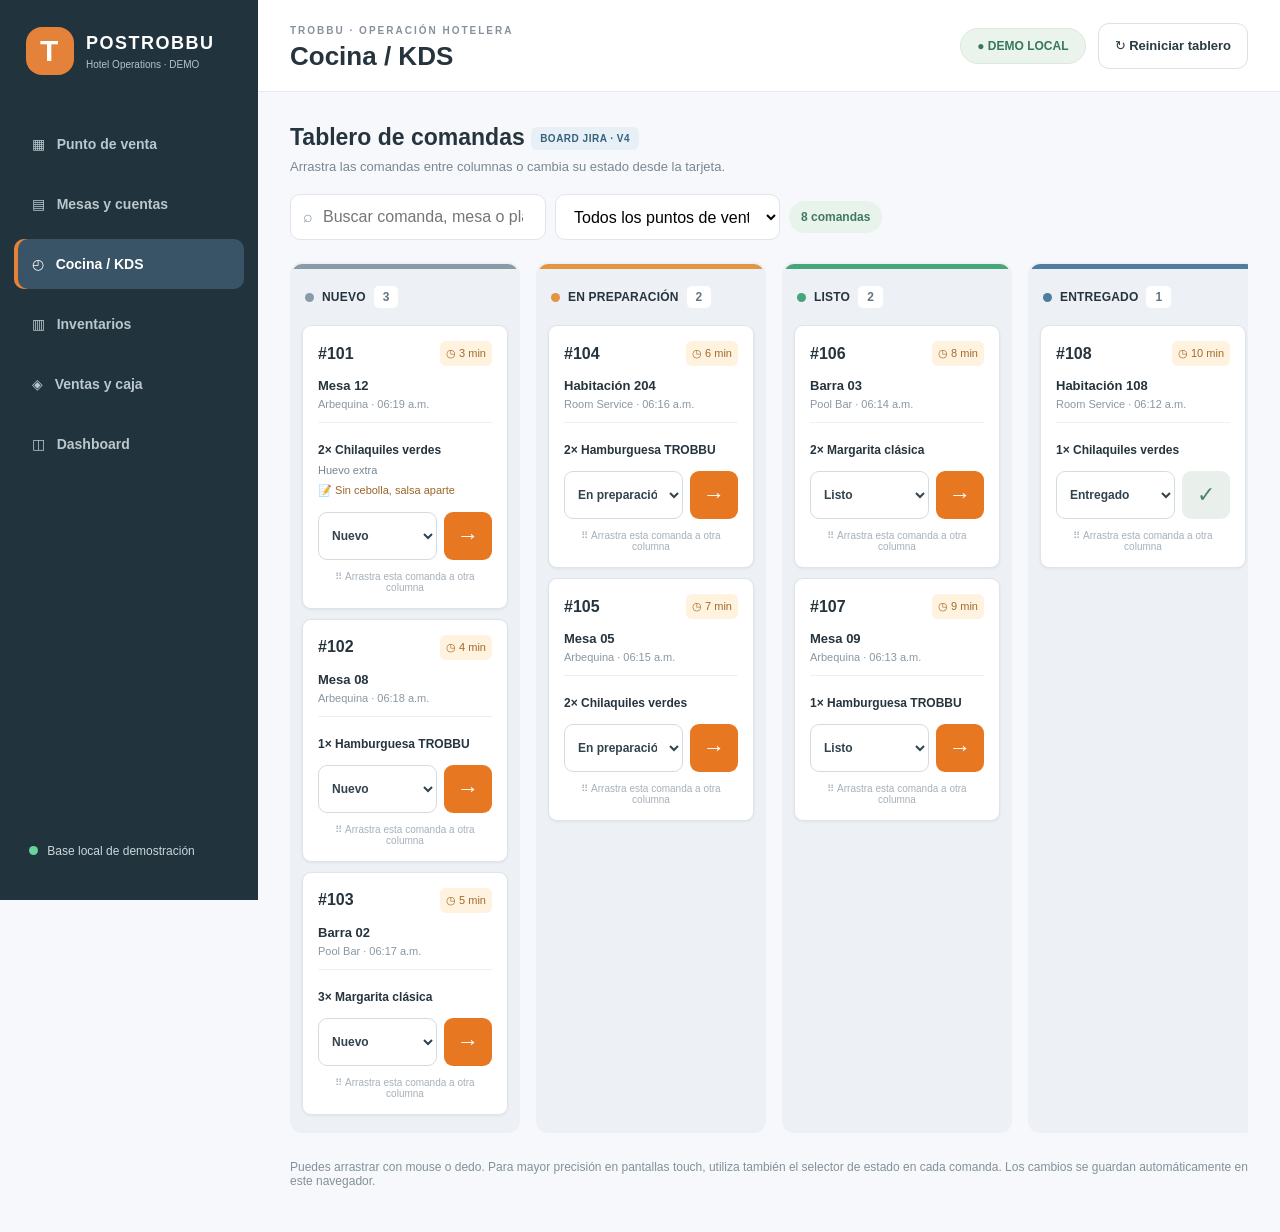
==== kds.html @ f0cab6b9 "Add files via upload" ====
<!doctype html><html lang="es"><head><meta charset="utf-8"><meta name="viewport" content="width=device-width,initial-scale=1"><meta name="theme-color" content="#21343e"><title>POSTROBBU · Tablero Cocina KDS</title><link rel="stylesheet" href="./kds.css?v=board-final-20261015"></head><body>
<aside class="sidebar"><a class="brand" href="./index.html"><span class="brandmark">T</span><span><b>POSTROBBU</b><small>Hotel Operations · DEMO</small></span></a><nav><a href="./index.html">▦ &nbsp; Punto de venta</a><a href="./index.html?view=tables">▤ &nbsp; Mesas y cuentas</a><a href="./kds.html" class="active">◴ &nbsp; Cocina / KDS</a><a href="./index.html?view=inventory">▥ &nbsp; Inventarios</a><a href="./index.html?view=sales">◈ &nbsp; Ventas y caja</a><a href="./index.html?view=dashboard">◫ &nbsp; Dashboard</a></nav><div class="sidebar-footer"><span class="live-dot"></span> Base local de demostración</div></aside>
<div class="workspace"><header class="topbar"><div><span class="eyebrow">TROBBU · OPERACIÓN HOTELERA</span><h1>Cocina / KDS</h1></div><div class="topright"><span class="demo-label">● DEMO LOCAL</span><button id="reset" class="secondary">↻ Reiniciar tablero</button></div></header><main class="content"><div class="board-heading"><div><h2>Tablero de comandas <span class="version">BOARD JIRA · V4</span></h2><p>Arrastra las comandas entre columnas o cambia su estado desde la tarjeta.</p></div><div class="tools"><label class="search">⌕ <input id="search" placeholder="Buscar comanda, mesa o platillo"></label><select id="point"><option value="all">Todos los puntos de venta</option></select><span id="count" class="count"></span></div></div>
<div id="board" class="board" aria-label="Tablero Kanban de comandas"></div><p class="help">Puedes arrastrar con mouse o dedo. Para mayor precisión en pantallas touch, utiliza también el selector de estado en cada comanda. Los cambios se guardan automáticamente en este navegador.</p></main></div><div id="toast" class="toast" role="status" hidden></div><script src="./seed.js?v=board-final-20261015"></script><script src="./kds.js?v=board-final-20261015"></script></body></html>
---- kds.css ----
:root{font-family:Inter,-apple-system,BlinkMacSystemFont,"Segoe UI",sans-serif;color:#26343e;background:#f7f8fb;font-synthesis:none}*{box-sizing:border-box}body{margin:0}button,input,select{font:inherit}button,select{cursor:pointer}button:focus-visible,select:focus-visible,input:focus-visible,a:focus-visible{outline:3px solid #e87722;outline-offset:2px}.sidebar{position:fixed;left:0;top:0;bottom:0;width:258px;background:#21343e;color:#cbd7dc;display:flex;flex-direction:column;padding:27px 14px;z-index:3}.brand{display:flex;gap:12px;align-items:center;margin:0 12px 44px;color:#fff;text-decoration:none;letter-spacing:1.5px}.brand b{display:block;font-size:18px}.brand small{display:block;font-size:10px;letter-spacing:0;color:#b5c3c9;margin-top:5px}.brandmark{background:#e38238;border-radius:16px;width:48px;height:48px;display:grid;place-items:center;font-size:30px;font-weight:800}.sidebar nav{display:grid;gap:10px}.sidebar nav a{color:#bac7cd;text-decoration:none;font-weight:650;padding:17px 18px;border-radius:10px;font-size:14px}.sidebar nav a.active{background:#385466;color:white;box-shadow:inset 4px 0 #e58238}.sidebar nav a:hover{background:#304957}.sidebar-footer{margin-top:auto;font-size:12px;padding:15px}.live-dot{display:inline-block;width:9px;height:9px;background:#68d39b;border-radius:50%;margin-right:6px}.workspace{margin-left:258px;min-height:100vh}.topbar{height:92px;background:#fff;border-bottom:1px solid #e6e9ed;display:flex;align-items:center;justify-content:space-between;padding:18px 32px;gap:12px}.eyebrow{color:#87919c;font-weight:800;font-size:10px;letter-spacing:2px}.topbar h1{margin:4px 0 0;font-size:26px;line-height:1.1}.topright{display:flex;gap:12px;align-items:center}.demo-label{background:#eaf4ec;border:1px solid #dbe8dd;border-radius:100px;padding:10px 16px;color:#367859;font-size:12px;font-weight:800}.secondary{border:1px solid #dae2e8;background:#fff;border-radius:11px;padding:12px 16px;font-size:13px;font-weight:700;color:#2a3b44;min-height:46px}.content{padding:32px;max-width:1800px;margin:auto}.board-heading{display:flex;align-items:end;justify-content:space-between;gap:20px;flex-wrap:wrap;margin-bottom:22px}.board-heading h2{font-size:23px;margin:0 0 8px}.board-heading p{color:#798791;margin:0;font-size:13px}.version{display:inline-block;background:#e8f0f7;color:#36617d;font-size:10px;padding:6px 9px;border-radius:6px;vertical-align:middle;letter-spacing:.5px}.tools{display:flex;align-items:center;gap:9px;flex-wrap:wrap}.search{background:#fff;border:1px solid #dfe5ea;border-radius:10px;padding:0 12px;color:#8a9aa5;display:flex;align-items:center;height:46px;min-width:230px}.search input{border:0;outline:none;width:100%;min-width:130px;padding:10px}.tools select{background:white;border:1px solid #dfe5ea;padding:0 14px;border-radius:10px;height:46px;max-width:225px}.count{color:#41785e;background:#e7f3eb;padding:9px 12px;border-radius:22px;font-size:12px;font-weight:700}.board{display:grid;grid-template-columns:repeat(4,minmax(230px,1fr));gap:16px;overflow-x:auto;align-items:stretch;padding-bottom:15px;min-height:620px}.lane{background:#edf0f4;border-radius:12px;min-height:590px;display:flex;flex-direction:column;border:2px solid transparent;overflow:hidden}.lane[data-stage="Nueva"]{--stage:#8a9ba8}.lane[data-stage="Preparando"]{--stage:#e29643}.lane[data-stage="Lista"]{--stage:#46a57a}.lane[data-stage="Entregada"]{--stage:#4e7da0}.lane-head{padding:17px 13px;display:flex;align-items:center;gap:8px;position:sticky;top:0;background:#edf0f4;z-index:1;border-top:5px solid var(--stage)}.lane-title{font-weight:800;font-size:12px;letter-spacing:.2px}.lane-count{font-size:12px;color:#637683;font-weight:800;background:#fff;border-radius:5px;padding:4px 9px}.stage-mark{width:9px;height:9px;border-radius:50%;background:var(--stage)}.lane-body{padding:0 10px 16px;display:flex;flex-direction:column;gap:10px;min-height:450px;flex:1}.lane.over{background:#e3f3e9;border:2px dashed #409773}.lane.over .lane-head{background:#e3f3e9}.ticket{border:1px solid #dfe4eb;border-radius:9px;background:white;box-shadow:0 1px 3px #182e3c10;padding:15px;cursor:grab;touch-action:pan-y;position:relative}.ticket.dragging{opacity:.48}.ticket.drag-ghost{position:fixed!important;z-index:9999;opacity:.88;pointer-events:none;box-shadow:0 18px 40px #1d293744;transform:rotate(1deg);margin:0}.ticket:active{cursor:grabbing}.ticket-top{display:flex;align-items:center;justify-content:space-between;gap:7px}.ticket-no{font-size:16px;font-weight:850}.time{font-size:11px;color:#a16b29;background:#fff2df;border-radius:6px;padding:6px;white-space:nowrap}.ticket-place{font-size:13px;font-weight:750;margin-top:12px}.ticket-meta{font-size:11px;color:#8997a3;margin-top:5px}.ticket-items{border-top:1px solid #ecf0f3;margin:12px 0;padding-top:9px}.item{margin:8px 0}.item b{font-size:12px}.item small{display:block;margin:5px 0;color:#758794;font-size:11px;line-height:1.4}.item .note{color:#9b6626}.ticket-actions{display:flex;gap:7px;align-items:center;margin-top:13px}.ticket-actions select{height:48px;flex:1;min-width:0;border:1px solid #d4dce2;border-radius:9px;background:#fff;padding:0 9px;font-size:12px;color:#31434d;font-weight:750}.next{height:48px;min-width:48px;border:0;border-radius:9px;background:#e87722;color:white;font-size:22px;font-weight:800}.next:disabled{background:#e9f0ec;color:#4d8569}.draglabel{font-size:10px;color:#a6b0ba;margin-top:11px;text-align:center}.empty{border:1px dashed #cbd6de;border-radius:9px;min-height:95px;display:grid;place-items:center;font-size:12px;color:#99a6b0;text-align:center}.help{font-size:12px;color:#82919a}.toast{position:fixed;right:24px;bottom:22px;background:#21343e;color:#fff;padding:15px 20px;border-radius:10px;z-index:999;box-shadow:0 8px 30px #14242f44}.toast[hidden]{display:none}@media(max-width:1200px){.board{grid-template-columns:repeat(4,minmax(258px,1fr))}.content{padding:24px}}@media(max-width:800px){.sidebar{width:66px;padding:18px 6px}.sidebar .brand{margin:0 4px 32px}.brandmark{min-width:45px}.brand b,.brand small,.sidebar-footer{display:none}.sidebar nav a{font-size:0;padding:15px 6px;text-align:center}.sidebar nav a::first-letter{font-size:18px}.workspace{margin-left:66px}.topbar{padding:15px 18px}.topbar h1{font-size:20px}.content{padding:18px}.board{grid-template-columns:repeat(4,minmax(270px,1fr))}.lane{min-height:570px}.ticket-actions select,.next{min-height:56px}.search{min-width:190px}}@media(max-width:480px){.sidebar{display:none}.workspace{margin:0}.topbar{height:auto;min-height:78px}.secondary{padding:9px}.topright{gap:5px}.demo-label{font-size:10px;padding:9px}.board-heading h2{font-size:20px}.board{grid-template-columns:repeat(4,minmax(280px,1fr));scroll-snap-type:x proximity}.lane{scroll-snap-align:start}.ticket{padding:13px}.tools{width:100%}.search{flex:1}}
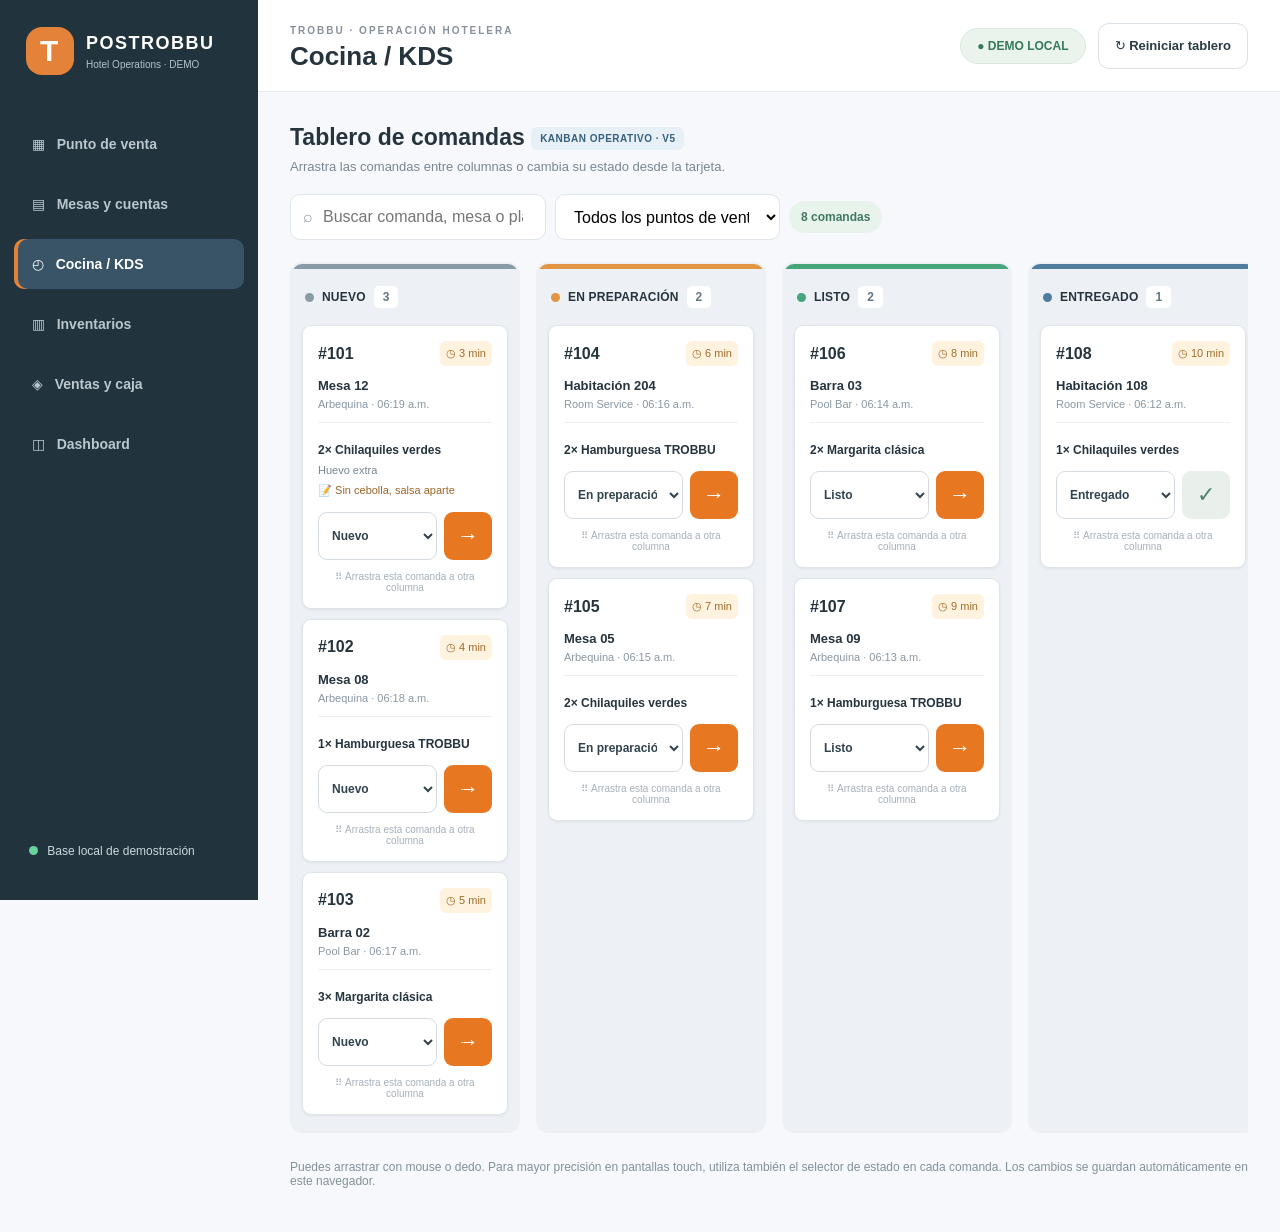
==== commit e926860f: "Add files via upload" ====
--- a/kds.html
+++ b/kds.html
@@ -1,4 +1,4 @@
-<!doctype html><html lang="es"><head><meta charset="utf-8"><meta name="viewport" content="width=device-width,initial-scale=1"><meta name="theme-color" content="#21343e"><title>POSTROBBU · Tablero Cocina KDS</title><link rel="stylesheet" href="./kds.css?v=board-final-20261015"></head><body>
+<!doctype html><html lang="es"><head><meta charset="utf-8"><meta name="viewport" content="width=device-width,initial-scale=1"><meta name="theme-color" content="#21343e"><title>POSTROBBU · Tablero Cocina KDS</title><link rel="stylesheet" href="./kds.css?v=kanban-v5-20261015"></head><body>
 <aside class="sidebar"><a class="brand" href="./index.html"><span class="brandmark">T</span><span><b>POSTROBBU</b><small>Hotel Operations · DEMO</small></span></a><nav><a href="./index.html">▦ &nbsp; Punto de venta</a><a href="./index.html?view=tables">▤ &nbsp; Mesas y cuentas</a><a href="./kds.html" class="active">◴ &nbsp; Cocina / KDS</a><a href="./index.html?view=inventory">▥ &nbsp; Inventarios</a><a href="./index.html?view=sales">◈ &nbsp; Ventas y caja</a><a href="./index.html?view=dashboard">◫ &nbsp; Dashboard</a></nav><div class="sidebar-footer"><span class="live-dot"></span> Base local de demostración</div></aside>
-<div class="workspace"><header class="topbar"><div><span class="eyebrow">TROBBU · OPERACIÓN HOTELERA</span><h1>Cocina / KDS</h1></div><div class="topright"><span class="demo-label">● DEMO LOCAL</span><button id="reset" class="secondary">↻ Reiniciar tablero</button></div></header><main class="content"><div class="board-heading"><div><h2>Tablero de comandas <span class="version">BOARD JIRA · V4</span></h2><p>Arrastra las comandas entre columnas o cambia su estado desde la tarjeta.</p></div><div class="tools"><label class="search">⌕ <input id="search" placeholder="Buscar comanda, mesa o platillo"></label><select id="point"><option value="all">Todos los puntos de venta</option></select><span id="count" class="count"></span></div></div>
-<div id="board" class="board" aria-label="Tablero Kanban de comandas"></div><p class="help">Puedes arrastrar con mouse o dedo. Para mayor precisión en pantallas touch, utiliza también el selector de estado en cada comanda. Los cambios se guardan automáticamente en este navegador.</p></main></div><div id="toast" class="toast" role="status" hidden></div><script src="./seed.js?v=board-final-20261015"></script><script src="./kds.js?v=board-final-20261015"></script></body></html>
+<div class="workspace"><header class="topbar"><div><span class="eyebrow">TROBBU · OPERACIÓN HOTELERA</span><h1>Cocina / KDS</h1></div><div class="topright"><span class="demo-label">● DEMO LOCAL</span><button id="reset" class="secondary">↻ Reiniciar tablero</button></div></header><main class="content"><div class="board-heading"><div><h2>Tablero de comandas <span class="version">KANBAN OPERATIVO · V5</span></h2><p>Arrastra las comandas entre columnas o cambia su estado desde la tarjeta.</p></div><div class="tools"><label class="search">⌕ <input id="search" placeholder="Buscar comanda, mesa o platillo"></label><select id="point"><option value="all">Todos los puntos de venta</option></select><span id="count" class="count"></span></div></div>
+<div id="board" class="board" aria-label="Tablero Kanban de comandas"><section class="lane" data-stage="Nueva"><div class="lane-head"><span class="stage-mark"></span><span class="lane-title">NUEVO</span></div><div class="lane-body"><div class="empty">Cargando comandas…</div></div></section><section class="lane" data-stage="Preparando"><div class="lane-head"><span class="stage-mark"></span><span class="lane-title">EN PREPARACIÓN</span></div><div class="lane-body"><div class="empty">Cargando comandas…</div></div></section><section class="lane" data-stage="Lista"><div class="lane-head"><span class="stage-mark"></span><span class="lane-title">LISTO</span></div><div class="lane-body"><div class="empty">Cargando comandas…</div></div></section><section class="lane" data-stage="Entregada"><div class="lane-head"><span class="stage-mark"></span><span class="lane-title">ENTREGADO</span></div><div class="lane-body"><div class="empty">Cargando comandas…</div></div></section></div><p class="help">Puedes arrastrar con mouse o dedo. Para mayor precisión en pantallas touch, utiliza también el selector de estado en cada comanda. Los cambios se guardan automáticamente en este navegador.</p></main></div><div id="toast" class="toast" role="status" hidden></div><script src="./seed.js?v=kanban-v5-20261015"></script><script src="./kds.js?v=kanban-v5-20261015"></script></body></html>
